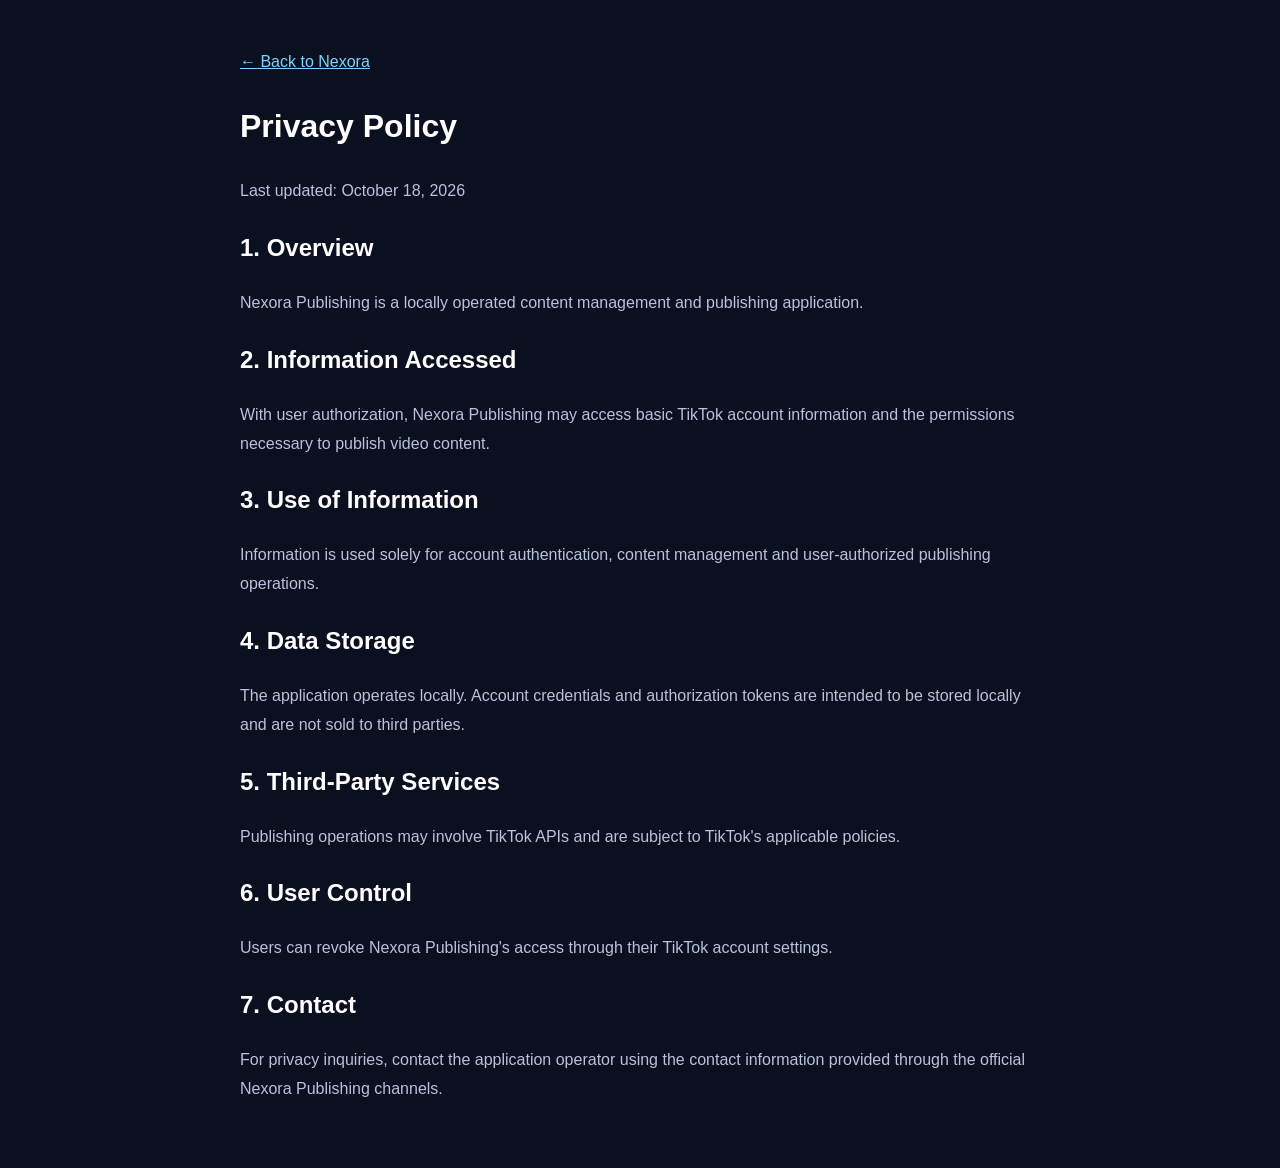
==== privacy.html @ 2b9ab233 "Create privacy.html" ====
<!DOCTYPE html>
<html lang="en">
<head>
<meta charset="UTF-8">
<meta name="viewport" content="width=device-width, initial-scale=1">
<title>Privacy Policy - Nexora Publishing</title>
<style>
body{background:#0b1020;color:#f4f6ff;font-family:Arial,sans-serif;line-height:1.8;padding:40px 20px}
main{max-width:800px;margin:auto}
h1,h2{color:#fff}
p{color:#b8c2d8}
a{color:#7dd3fc}
</style>
</head>
<body>
<main>
<a href="index.html">← Back to Nexora</a>
<h1>Privacy Policy</h1>
<p>Last updated: October 18, 2026</p>

<h2>1. Overview</h2>
<p>Nexora Publishing is a locally operated content
management and publishing application.</p>

<h2>2. Information Accessed</h2>
<p>With user authorization, Nexora Publishing may
access basic TikTok account information and the
permissions necessary to publish video content.</p>

<h2>3. Use of Information</h2>
<p>Information is used solely for account
authentication, content management and
user-authorized publishing operations.</p>

<h2>4. Data Storage</h2>
<p>The application operates locally. Account
credentials and authorization tokens are intended
to be stored locally and are not sold to third parties.</p>

<h2>5. Third-Party Services</h2>
<p>Publishing operations may involve TikTok APIs
and are subject to TikTok's applicable policies.</p>

<h2>6. User Control</h2>
<p>Users can revoke Nexora Publishing's access
through their TikTok account settings.</p>

<h2>7. Contact</h2>
<p>For privacy inquiries, contact the application
operator using the contact information provided
through the official Nexora Publishing channels.</p>
</main>
</body>
</html>
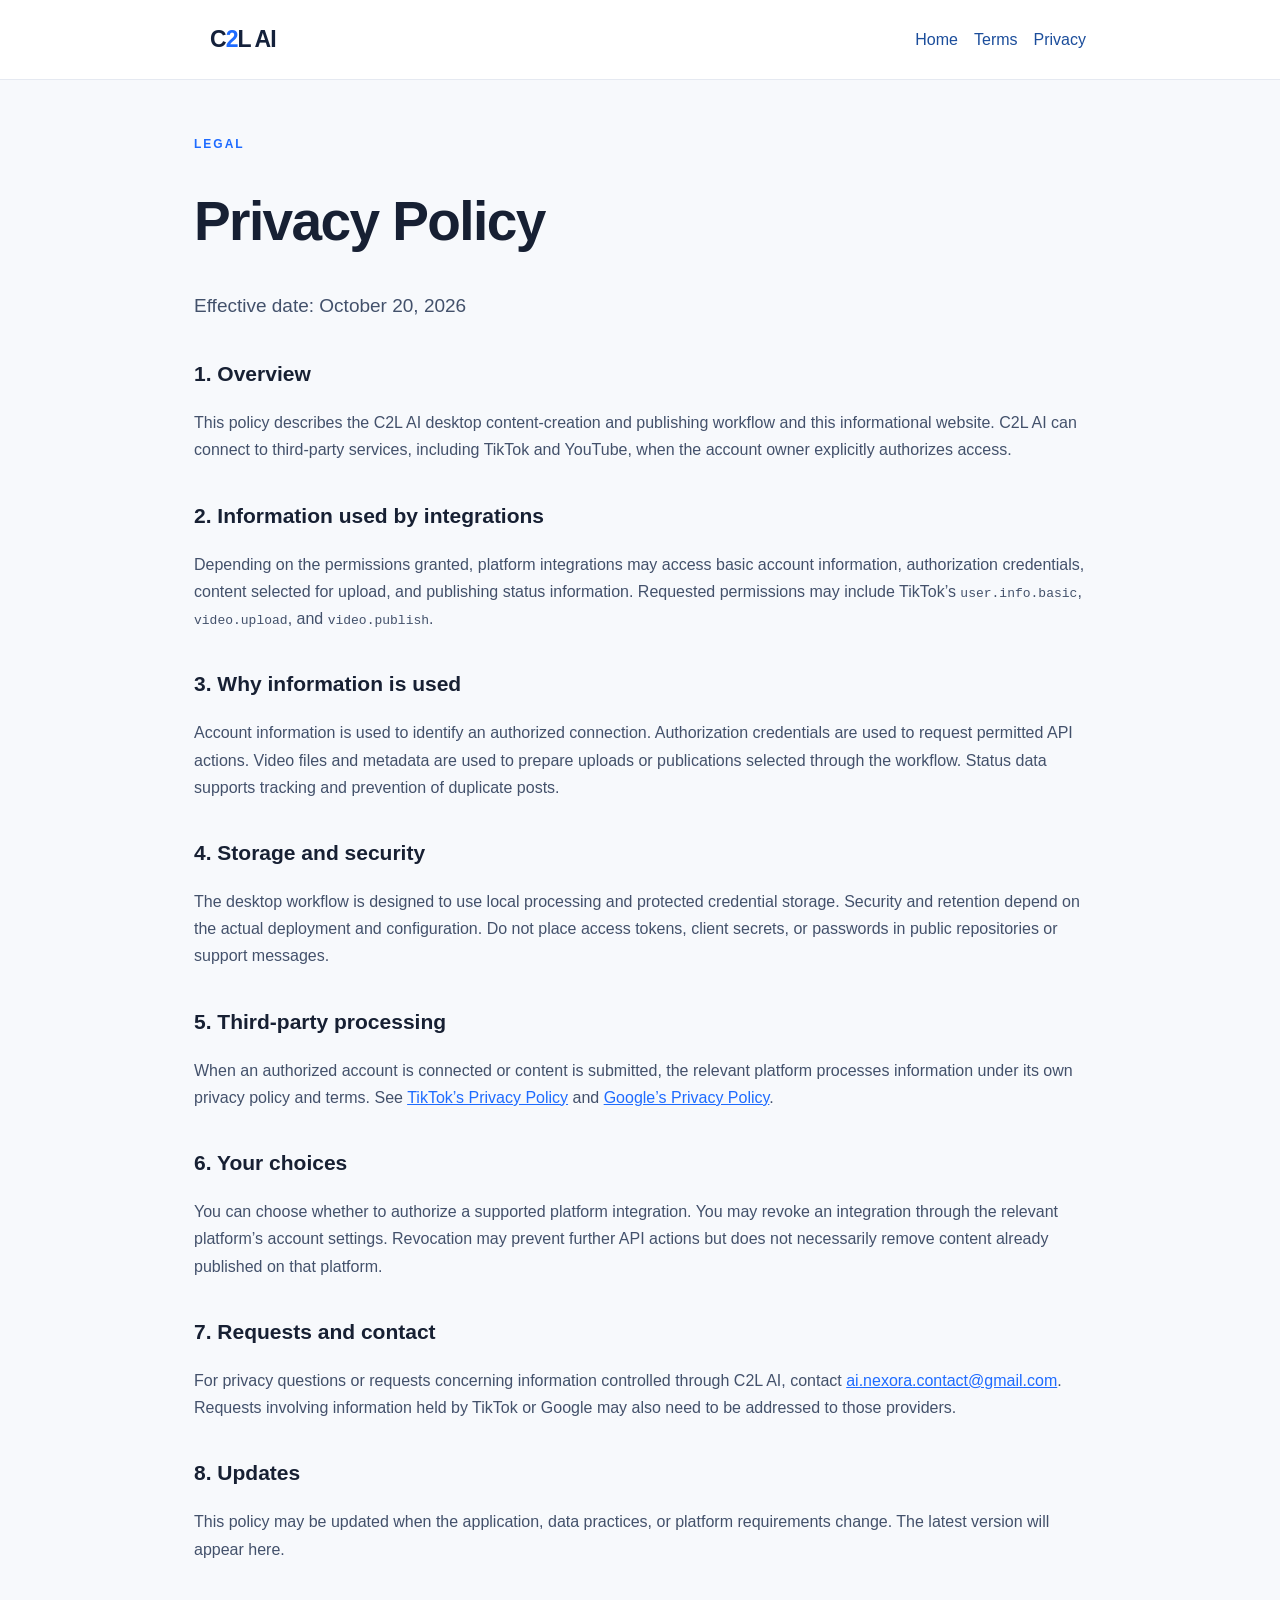
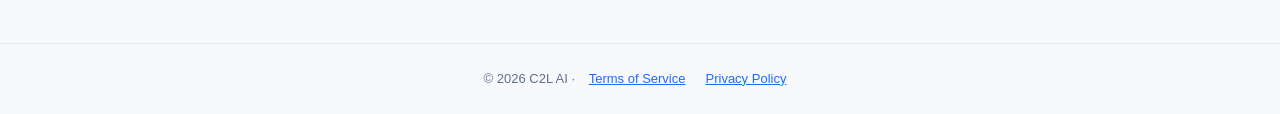
==== commit 7504a7e2: "Add files via upload" ====
--- a/privacy.html
+++ b/privacy.html
@@ -1,55 +1 @@
-
-<!DOCTYPE html>
-<html lang="en">
-<head>
-<meta charset="UTF-8">
-<meta name="viewport" content="width=device-width, initial-scale=1">
-<title>Privacy Policy - Nexora Publishing</title>
-<style>
-body{background:#0b1020;color:#f4f6ff;font-family:Arial,sans-serif;line-height:1.8;padding:40px 20px}
-main{max-width:800px;margin:auto}
-h1,h2{color:#fff}
-p{color:#b8c2d8}
-a{color:#7dd3fc}
-</style>
-</head>
-<body>
-<main>
-<a href="index.html">← Back to Nexora</a>
-<h1>Privacy Policy</h1>
-<p>Last updated: October 18, 2026</p>
-
-<h2>1. Overview</h2>
-<p>Nexora Publishing is a locally operated content
-management and publishing application.</p>
-
-<h2>2. Information Accessed</h2>
-<p>With user authorization, Nexora Publishing may
-access basic TikTok account information and the
-permissions necessary to publish video content.</p>
-
-<h2>3. Use of Information</h2>
-<p>Information is used solely for account
-authentication, content management and
-user-authorized publishing operations.</p>
-
-<h2>4. Data Storage</h2>
-<p>The application operates locally. Account
-credentials and authorization tokens are intended
-to be stored locally and are not sold to third parties.</p>
-
-<h2>5. Third-Party Services</h2>
-<p>Publishing operations may involve TikTok APIs
-and are subject to TikTok's applicable policies.</p>
-
-<h2>6. User Control</h2>
-<p>Users can revoke Nexora Publishing's access
-through their TikTok account settings.</p>
-
-<h2>7. Contact</h2>
-<p>For privacy inquiries, contact the application
-operator using the contact information provided
-through the official Nexora Publishing channels.</p>
-</main>
-</body>
-</html>
+<!doctype html><html lang="en"><head><meta charset="utf-8"><meta name="viewport" content="width=device-width,initial-scale=1"><title>Privacy Policy | C2L AI</title><meta name="description" content="C2L AI desktop application for creating and managing short-form AI educational videos."><link rel="stylesheet" href="styles.css"></head><body><header><nav><a class="logo" href="index.html">C<b>2</b>L AI</a><div><a href="index.html">Home</a><a href="terms.html">Terms</a><a href="privacy.html">Privacy</a></div></nav></header><main><p class="tag">Legal</p><h1>Privacy Policy</h1><p class="lead">Effective date: October 20, 2026</p><h2>1. Overview</h2><p>This policy describes the C2L AI desktop content-creation and publishing workflow and this informational website. C2L AI can connect to third-party services, including TikTok and YouTube, when the account owner explicitly authorizes access.</p><h2>2. Information used by integrations</h2><p>Depending on the permissions granted, platform integrations may access basic account information, authorization credentials, content selected for upload, and publishing status information. Requested permissions may include TikTok’s <code>user.info.basic</code>, <code>video.upload</code>, and <code>video.publish</code>.</p><h2>3. Why information is used</h2><p>Account information is used to identify an authorized connection. Authorization credentials are used to request permitted API actions. Video files and metadata are used to prepare uploads or publications selected through the workflow. Status data supports tracking and prevention of duplicate posts.</p><h2>4. Storage and security</h2><p>The desktop workflow is designed to use local processing and protected credential storage. Security and retention depend on the actual deployment and configuration. Do not place access tokens, client secrets, or passwords in public repositories or support messages.</p><h2>5. Third-party processing</h2><p>When an authorized account is connected or content is submitted, the relevant platform processes information under its own privacy policy and terms. See <a href="https://www.tiktok.com/legal/page/row/privacy-policy/en" rel="noopener noreferrer">TikTok’s Privacy Policy</a> and <a href="https://policies.google.com/privacy" rel="noopener noreferrer">Google’s Privacy Policy</a>.</p><h2>6. Your choices</h2><p>You can choose whether to authorize a supported platform integration. You may revoke an integration through the relevant platform’s account settings. Revocation may prevent further API actions but does not necessarily remove content already published on that platform.</p><h2>7. Requests and contact</h2><p>For privacy questions or requests concerning information controlled through C2L AI, contact <a href="mailto:ai.nexora.contact@gmail.com">ai.nexora.contact@gmail.com</a>. Requests involving information held by TikTok or Google may also need to be addressed to those providers.</p><h2>8. Updates</h2><p>This policy may be updated when the application, data practices, or platform requirements change. The latest version will appear here.</p></main><footer>© 2026 C2L AI · <a href="terms.html">Terms of Service</a><a href="privacy.html">Privacy Policy</a></footer></body></html>
--- a/styles.css
+++ b/styles.css
@@ -0,0 +1 @@
+*{box-sizing:border-box}body{margin:0;background:#f7f9fc;color:#172033;font-family:Inter,Arial,sans-serif;line-height:1.7}header{background:white;border-bottom:1px solid #e5e9f1}nav{max-width:940px;margin:auto;padding:20px 24px;display:flex;align-items:center;justify-content:space-between;gap:20px;flex-wrap:wrap}nav a{color:#1b4d9b;text-decoration:none;margin-left:16px}.logo{font-weight:850;font-size:23px;color:#14213b;letter-spacing:-1px}.logo b{color:#1e6bff}main{max-width:940px;margin:54px auto 80px;padding:0 24px}h1{font-size:clamp(34px,5vw,55px);line-height:1.12;letter-spacing:-1.6px}h2{margin-top:34px;font-size:21px}p,li{color:#43516b}a{color:#1e6bff}.lead{font-size:19px;max-width:700px}.tag{font-size:12px;font-weight:800;letter-spacing:2px;color:#1e6bff;text-transform:uppercase}.panel{background:white;border:1px solid #e6eaf2;border-radius:18px;padding:25px;margin-top:30px}.note{border-left:3px solid #1e6bff;padding-left:16px}footer{border-top:1px solid #e5e9f1;padding:24px;text-align:center;color:#61708a;font-size:13px}footer a{margin:0 10px}
